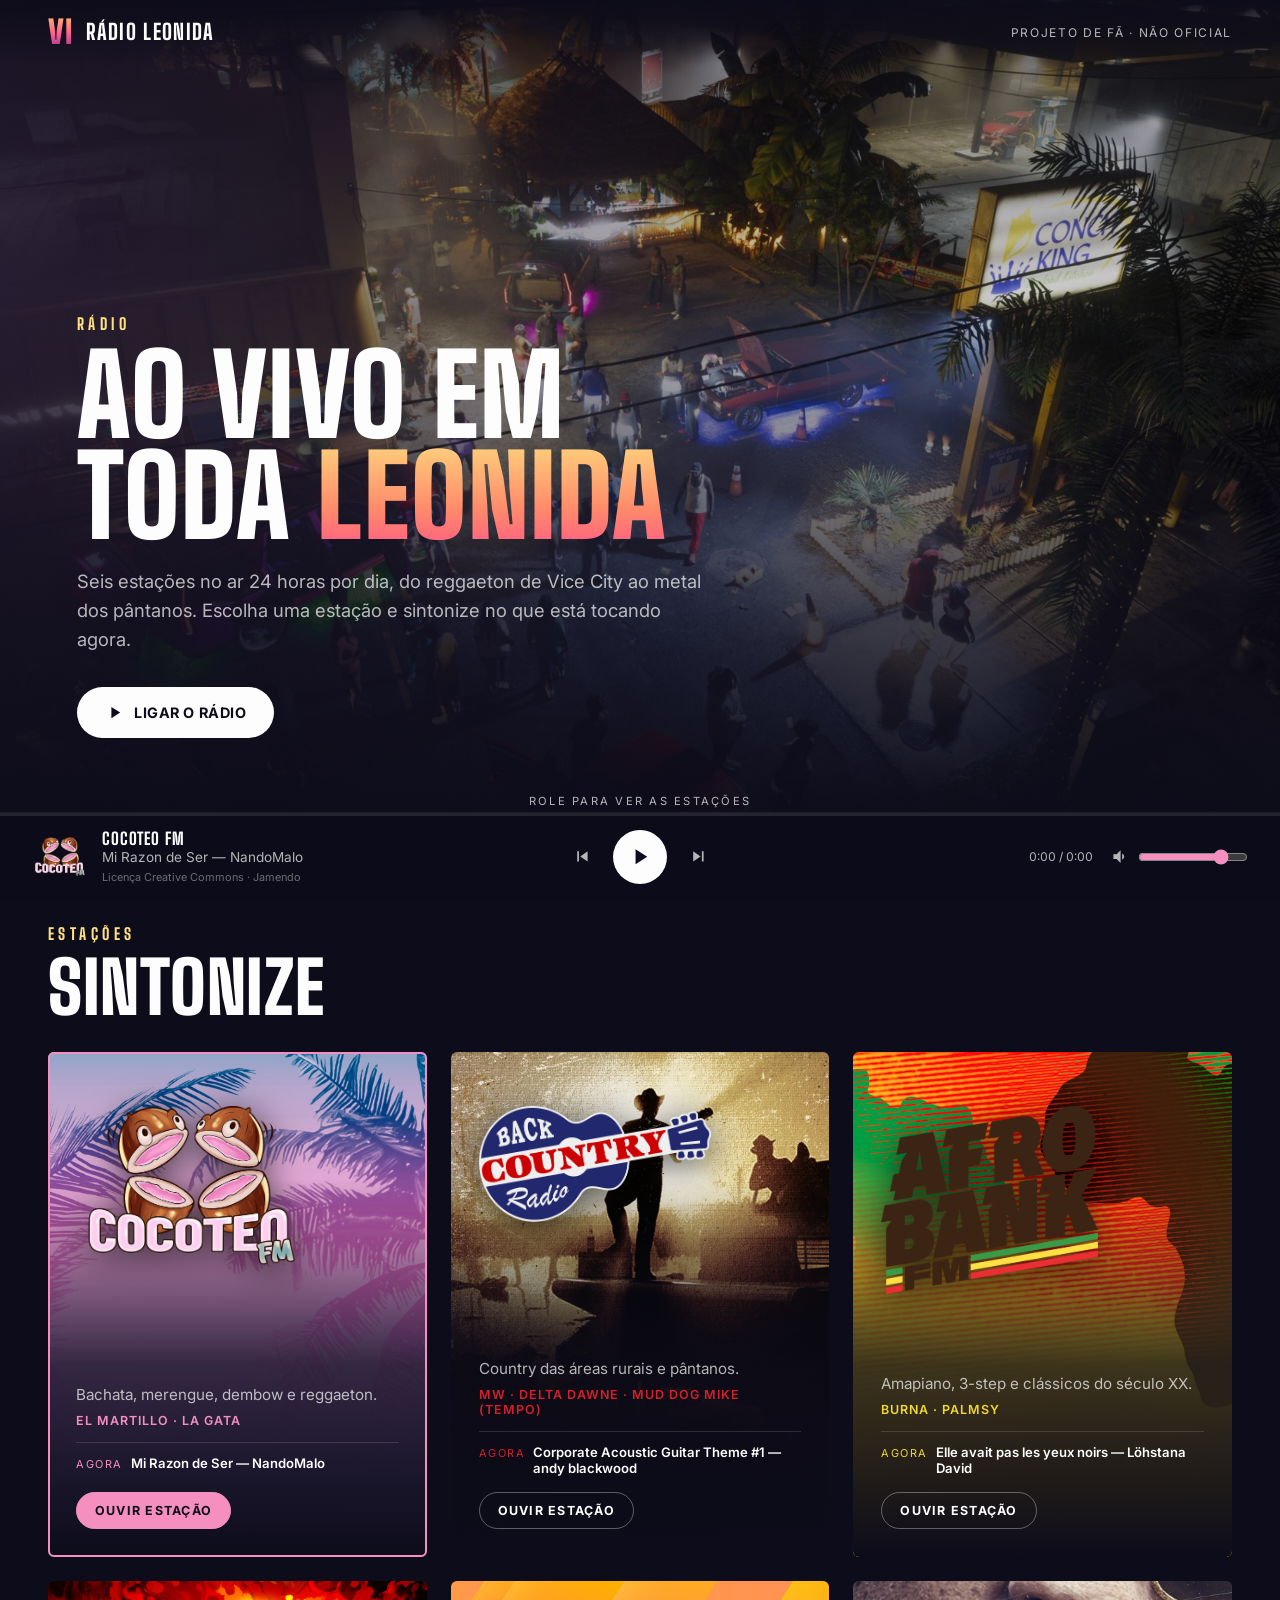
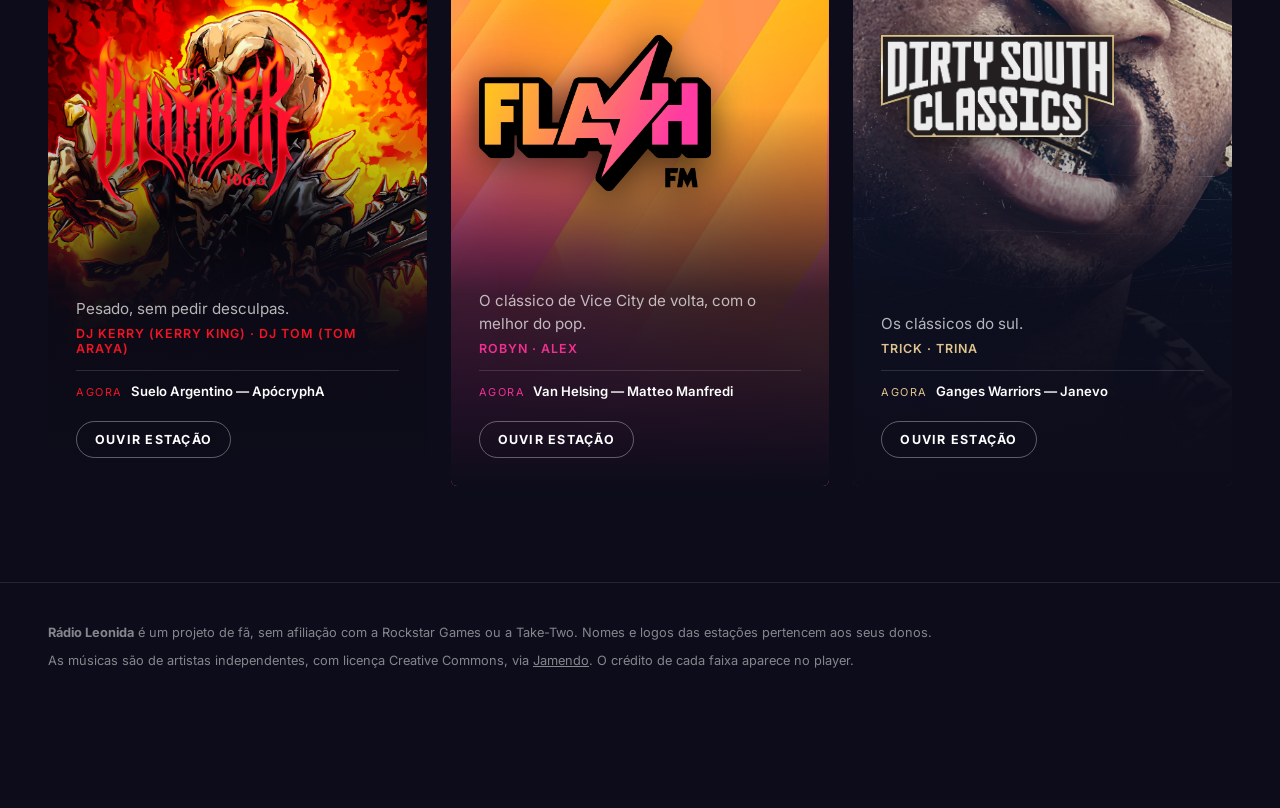
==== index.html @ 6d1eb3e4 "Rádio Leonida: rádio fan-made das estações de GTA VI - Site estático com as 6 estações reveladas (Co" ====
<!DOCTYPE html>
<html lang="pt-BR">
<head>
  <meta charset="UTF-8">
  <meta name="viewport" content="width=device-width, initial-scale=1">
  <title>Rádio Leonida — Estações de GTA VI (fan-made)</title>
  <meta name="description" content="Rádio online fã-feita inspirada nas estações de GTA VI, 24 horas no ar com música Creative Commons.">
  <meta name="theme-color" content="#0d0c1a">
  <link rel="preconnect" href="https://fonts.googleapis.com">
  <link rel="preconnect" href="https://fonts.gstatic.com" crossorigin>
  <link href="https://fonts.googleapis.com/css2?family=Big+Shoulders+Display:wght@700;800;900&family=Inter:wght@400;500;600;700&display=swap" rel="stylesheet">
  <link rel="stylesheet" href="style.css">
</head>
<body>
  <a class="skip" href="#stations">Pular para as estações</a>

  <header class="nav">
    <a class="brand" href="#top"><span class="vi">VI</span><span>Rádio Leonida</span></a>
    <span class="tag">Projeto de fã · não oficial</span>
  </header>

  <main id="top">
    <section class="hero">
      <div class="hero-inner">
        <p class="eyebrow">Rádio</p>
        <h1>Ao vivo em toda <em>Leonida</em></h1>
        <p class="lead">Seis estações no ar 24 horas por dia, do reggaeton de Vice City ao metal dos pântanos. Escolha uma estação e sintonize no que está tocando agora.</p>
        <button class="cta" id="heroPlay" type="button">
          <svg viewBox="0 0 24 24" aria-hidden="true"><path d="M8 5v14l11-7z"/></svg>
          Ligar o rádio
        </button>
      </div>
      <div class="scroll" aria-hidden="true">Role para ver as estações</div>
    </section>

    <section class="stations" id="stations" aria-labelledby="st-title">
      <header class="section-head">
        <p class="eyebrow">Estações</p>
        <h2 id="st-title">Sintonize</h2>
      </header>
      <div class="grid" id="grid"></div>
    </section>
  </main>

  <footer class="foot">
    <p><strong>Rádio Leonida</strong> é um projeto de fã, sem afiliação com a Rockstar Games ou a Take-Two. Nomes e logos das estações pertencem aos seus donos.</p>
    <p>As músicas são de artistas independentes, com licença Creative Commons, via <a href="https://www.jamendo.com" target="_blank" rel="noopener">Jamendo</a>. O crédito de cada faixa aparece no player.</p>
  </footer>

  <!-- Player fixo -->
  <div class="player" id="player" aria-label="Player">
    <div class="p-progress" aria-hidden="true"><i id="bar"></i></div>
    <div class="p-now">
      <img id="pLogo" alt="" width="56" height="56">
      <div class="p-text">
        <p class="p-station"><span class="live" id="live">Ao vivo</span><span id="pStation">—</span></p>
        <p class="p-track" id="pTrack">Escolha uma estação</p>
        <a class="p-credit" id="pCredit" target="_blank" rel="noopener"></a>
      </div>
    </div>
    <div class="p-ctrl">
      <button id="prev" type="button" aria-label="Estação anterior"><svg viewBox="0 0 24 24"><path d="M6 6h2v12H6zm3.5 6 8.5 6V6z"/></svg></button>
      <button id="play" class="play" type="button" aria-label="Tocar"><svg viewBox="0 0 24 24" id="playIcon"><path d="M8 5v14l11-7z"/></svg></button>
      <button id="next" type="button" aria-label="Próxima estação"><svg viewBox="0 0 24 24"><path d="M6 18l8.5-6L6 6zm10-12v12h2V6z"/></svg></button>
    </div>
    <div class="p-side">
      <span class="time" id="time">0:00 / 0:00</span>
      <label class="vol"><span class="sr">Volume</span>
        <svg viewBox="0 0 24 24" aria-hidden="true"><path d="M3 9v6h4l5 5V4L7 9zm13.5 3A4.5 4.5 0 0 0 14 8v8a4.5 4.5 0 0 0 2.5-4z"/></svg>
        <input id="vol" type="range" min="0" max="1" step="0.01" value="0.8">
      </label>
    </div>
    <p class="sr" id="status" aria-live="polite"></p>
  </div>

  <audio id="audio" preload="none"></audio>
  <script src="stations.js"></script>
  <script src="playlists.js"></script>
  <script src="app.js"></script>
</body>
</html>
---- style.css ----
/* Rádio Leonida — visual inspirado na página de música de GTA VI */
:root {
  --ink: #0d0c1a;
  --ink-2: #1f1f38;
  --plum: #31223e;
  --wine: #6b2e47;
  --gold: #ffdf80;
  --peach: #f5c089;
  --text: #fdfdfd;
  --muted: #fdfdfdb3;
  --a: var(--peach);          /* cor da estação ativa */
  --display: "Big Shoulders Display", "Arial Narrow", Impact, sans-serif;
  --body: "Inter", system-ui, sans-serif;
  --player-h: 88px;
}
* { box-sizing: border-box; margin: 0; padding: 0; }
html { scroll-behavior: smooth; }
body {
  font-family: var(--body); color: var(--text); background: var(--ink);
  -webkit-font-smoothing: antialiased; padding-bottom: var(--player-h);
}
img { display: block; max-width: 100%; }
button { font: inherit; color: inherit; background: none; border: 0; cursor: pointer; }
a { color: inherit; }
svg { width: 1em; height: 1em; fill: currentColor; }
:focus-visible { outline: 2px solid var(--gold); outline-offset: 3px; border-radius: 4px; }
.sr { position: absolute; width: 1px; height: 1px; overflow: hidden; clip: rect(0 0 0 0); white-space: nowrap; }
.skip { position: absolute; left: -999px; top: 8px; z-index: 50; background: var(--gold); color: var(--ink); padding: 8px 14px; font-weight: 700; }
.skip:focus { left: 8px; }

/* ---------- Navegação ---------- */
.nav {
  position: fixed; inset: 0 0 auto; z-index: 20; height: 64px; padding: 0 clamp(16px, 4vw, 48px);
  display: flex; align-items: center; justify-content: space-between;
  background: linear-gradient(#0d0c1ae6, #0d0c1a00);
}
.brand { display: flex; align-items: center; gap: 12px; text-decoration: none; font-family: var(--display); font-weight: 800; font-size: 1.35rem; letter-spacing: .06em; text-transform: uppercase; }
.vi {
  font-weight: 900; font-size: 2rem; line-height: 1;
  background: linear-gradient(180deg, #ffb46e, #ff5f8f 55%, #a23b8a); -webkit-background-clip: text; background-clip: text; color: transparent;
}
.tag { font-size: .75rem; letter-spacing: .14em; text-transform: uppercase; color: var(--muted); }

/* ---------- Hero ---------- */
.hero {
  position: relative; min-height: min(92vh, 860px); display: grid; align-items: end;
  padding: 120px clamp(16px, 6vw, 96px) clamp(56px, 10vh, 110px);
  background:
    linear-gradient(180deg, #0d0c1a99 0%, #0d0c1a33 35%, #0d0c1acc 75%, var(--ink) 100%),
    linear-gradient(90deg, #31223ecc, #31223e00 60%),
    url("assets/bg/radio-desktop.jpg") center / cover no-repeat;
}
.hero-inner { max-width: 640px; }
.eyebrow { font-family: var(--display); font-weight: 800; font-size: 1rem; letter-spacing: .28em; text-transform: uppercase; color: var(--gold); margin-bottom: 12px; }
h1, h2 { font-family: var(--display); font-weight: 900; text-transform: uppercase; line-height: .9; letter-spacing: .01em; }
h1 { font-size: clamp(3.2rem, 9vw, 7rem); }
h1 em { font-style: normal; background: linear-gradient(180deg, var(--gold), #ff8a6b 60%, #ff4f8b); -webkit-background-clip: text; background-clip: text; color: transparent; }
.lead { margin: 20px 0 32px; font-size: clamp(1rem, 1.6vw, 1.15rem); line-height: 1.6; color: var(--muted); max-width: 52ch; }
.cta {
  display: inline-flex; align-items: center; gap: 10px; padding: 16px 28px; border-radius: 999px;
  background: var(--text); color: var(--ink); font-weight: 700; letter-spacing: .04em; text-transform: uppercase; font-size: .9rem;
  transition: transform .2s, background .2s;
}
.cta:hover { transform: translateY(-2px); background: var(--gold); }
.cta svg { font-size: 1.2rem; }
.scroll { white-space: nowrap; position: absolute; left: 50%; bottom: 20px; transform: translateX(-50%); font-size: .7rem; letter-spacing: .2em; text-transform: uppercase; color: var(--muted); }

/* ---------- Estações ---------- */
.stations { scroll-margin-top: 40px; padding: clamp(48px, 8vw, 96px) clamp(16px, 4vw, 48px); max-width: 1440px; margin: 0 auto; }
.section-head { margin-bottom: 32px; }
h2 { font-size: clamp(2.4rem, 6vw, 4.5rem); }
.grid { display: grid; grid-template-columns: repeat(3, 1fr); gap: clamp(12px, 2vw, 24px); }

.card {
  --c: #fff;
  position: relative; isolation: isolate; overflow: hidden; border-radius: 6px; text-align: left;
  aspect-ratio: 3 / 4; display: flex; flex-direction: column; justify-content: flex-end;
  padding: clamp(18px, 2.4vw, 28px); background: var(--ink-2);
  outline: 2px solid transparent; outline-offset: -2px; transition: outline-color .3s, transform .3s;
}
.card::before {             /* foto da estação */
  content: ""; position: absolute; inset: 0; z-index: -2;
  background: var(--bg) center top / cover no-repeat; transition: transform .8s cubic-bezier(.2,.7,.2,1);
}
.card::after {              /* escurece para baixo, como no site */
  content: ""; position: absolute; inset: 0; z-index: -1;
  background: linear-gradient(180deg, #0d0c1a00 25%, #0d0c1acc 62%, #0d0c1a 100%);
}
.card:hover::before, .card:focus-within::before { transform: scale(1.05); }
.card:hover { transform: translateY(-4px); }
.card.on { outline-color: var(--c); }

.card .logo { width: 72%; max-height: 42%; object-fit: contain; object-position: left bottom; margin-bottom: auto; margin-top: 8%; filter: drop-shadow(0 6px 18px #000a); transition: transform .4s; }
.card:hover .logo { transform: scale(1.03); }
.card .desc { font-size: .95rem; line-height: 1.5; color: var(--muted); margin: 16px 0 6px; }
.card .djs { font-size: .78rem; letter-spacing: .08em; text-transform: uppercase; color: var(--c); font-weight: 600; }
.card .now { margin-top: 14px; padding-top: 12px; border-top: 1px solid #ffffff22; font-size: .82rem; color: var(--muted); display: flex; gap: 8px; align-items: baseline; min-height: 2.6em; }
.card .now b { color: var(--text); font-weight: 600; overflow: hidden; text-overflow: ellipsis; display: -webkit-box; -webkit-line-clamp: 2; -webkit-box-orient: vertical; }
.card .now span { flex: none; font-size: .68rem; letter-spacing: .14em; text-transform: uppercase; color: var(--c); }
.card .listen {
  margin-top: 16px; align-self: flex-start; display: inline-flex; gap: 8px; align-items: center;
  padding: 10px 18px; border-radius: 999px; border: 1px solid #ffffff55;
  font-size: .78rem; font-weight: 700; letter-spacing: .1em; text-transform: uppercase; transition: background .2s, color .2s, border-color .2s;
}
.listen::after { content: ""; position: absolute; inset: 0; z-index: 1; }  /* card inteiro clicável */
.card:hover .listen { background: var(--text); color: var(--ink); border-color: var(--text); }
.card.on .listen { background: var(--c); color: var(--ink); border-color: var(--c); }

/* equalizador no card ativo */
.eq { display: none; gap: 3px; align-items: flex-end; height: 14px; }
.eq i { width: 3px; height: 4px; background: currentColor; border-radius: 2px; }
.card.on.playing .eq { display: inline-flex; }
.card.on.playing .eq i { animation: eq .9s infinite ease-in-out; }
.eq i:nth-child(2) { animation-delay: .2s; } .eq i:nth-child(3) { animation-delay: .4s; } .eq i:nth-child(4) { animation-delay: .1s; }
@keyframes eq { 50% { height: 14px; } }

/* ---------- Rodapé ---------- */
.foot { padding: 40px clamp(16px, 4vw, 48px) 48px; max-width: 1440px; margin: 0 auto; border-top: 1px solid #ffffff1a; font-size: .8rem; line-height: 1.6; color: #fdfdfd80; display: grid; gap: 8px; }

/* ---------- Player fixo ---------- */
.player {
  position: fixed; inset: auto 0 0; z-index: 30; height: var(--player-h);
  display: grid; grid-template-columns: 1fr auto 1fr; align-items: center; gap: 16px;
  padding: 0 clamp(12px, 3vw, 32px);
  background: #0d0c1aeb; backdrop-filter: blur(16px); -webkit-backdrop-filter: blur(16px);
  border-top: 1px solid #ffffff14;
}
.p-progress { position: absolute; inset: 0 0 auto; height: 3px; background: #ffffff1a; }
.p-progress i { display: block; height: 100%; width: 0; background: var(--a); transition: width .5s linear, background .4s; }
.p-now { display: flex; align-items: center; gap: 14px; min-width: 0; }
.p-now img { width: 56px; height: 56px; object-fit: contain; flex: none; }
.p-now img:not([src]) { visibility: hidden; }
.p-text { min-width: 0; }
.p-station { display: flex; align-items: center; gap: 10px; font-family: var(--display); font-weight: 800; font-size: 1.05rem; letter-spacing: .05em; text-transform: uppercase; }
.live { display: none; align-items: center; gap: 6px; font-family: var(--body); font-size: .6rem; font-weight: 700; letter-spacing: .16em; padding: 3px 7px; border-radius: 3px; background: #e5233a; }
.live::before { content: ""; width: 6px; height: 6px; border-radius: 50%; background: #fff; animation: blink 1.4s infinite; }
.player.playing .live { display: inline-flex; }
@keyframes blink { 50% { opacity: .2; } }
.p-track { font-size: .85rem; color: var(--muted); white-space: nowrap; overflow: hidden; text-overflow: ellipsis; }
.p-credit { font-size: .68rem; color: #fdfdfd66; text-decoration: none; }
.p-credit:hover { color: var(--gold); text-decoration: underline; }

.p-ctrl { display: flex; align-items: center; gap: 10px; }
.p-ctrl button { width: 42px; height: 42px; border-radius: 50%; display: grid; place-items: center; font-size: 1.3rem; color: var(--muted); transition: color .2s, background .2s; }
.p-ctrl button:hover { color: var(--text); background: #ffffff14; }
.p-ctrl .play { width: 54px; height: 54px; font-size: 1.6rem; background: var(--text); color: var(--ink); }
.p-ctrl .play:hover { background: var(--a); color: var(--ink); }

.p-side { display: flex; justify-content: flex-end; align-items: center; gap: 18px; }
.time { font-size: .75rem; font-variant-numeric: tabular-nums; color: var(--muted); }
.vol { display: flex; align-items: center; gap: 8px; color: var(--muted); font-size: 1.2rem; }
.vol input { width: 110px; accent-color: var(--a); }

/* ---------- Responsivo ---------- */
@media (max-width: 1024px) { .grid { grid-template-columns: repeat(2, 1fr); } }
@media (max-width: 720px) {
  :root { --player-h: 76px; }
  .tag { display: none; }
  .grid { grid-template-columns: 1fr; }
  .card { aspect-ratio: 4 / 5; }
  .player { grid-template-columns: 1fr auto; }
  .p-side { display: none; }
  .p-ctrl #prev, .p-ctrl #next { display: none; }
  .p-now img { width: 44px; height: 44px; }
}
@media (prefers-reduced-motion: reduce) {
  *, *::before, *::after { animation: none !important; transition: none !important; }
  html { scroll-behavior: auto; }
}
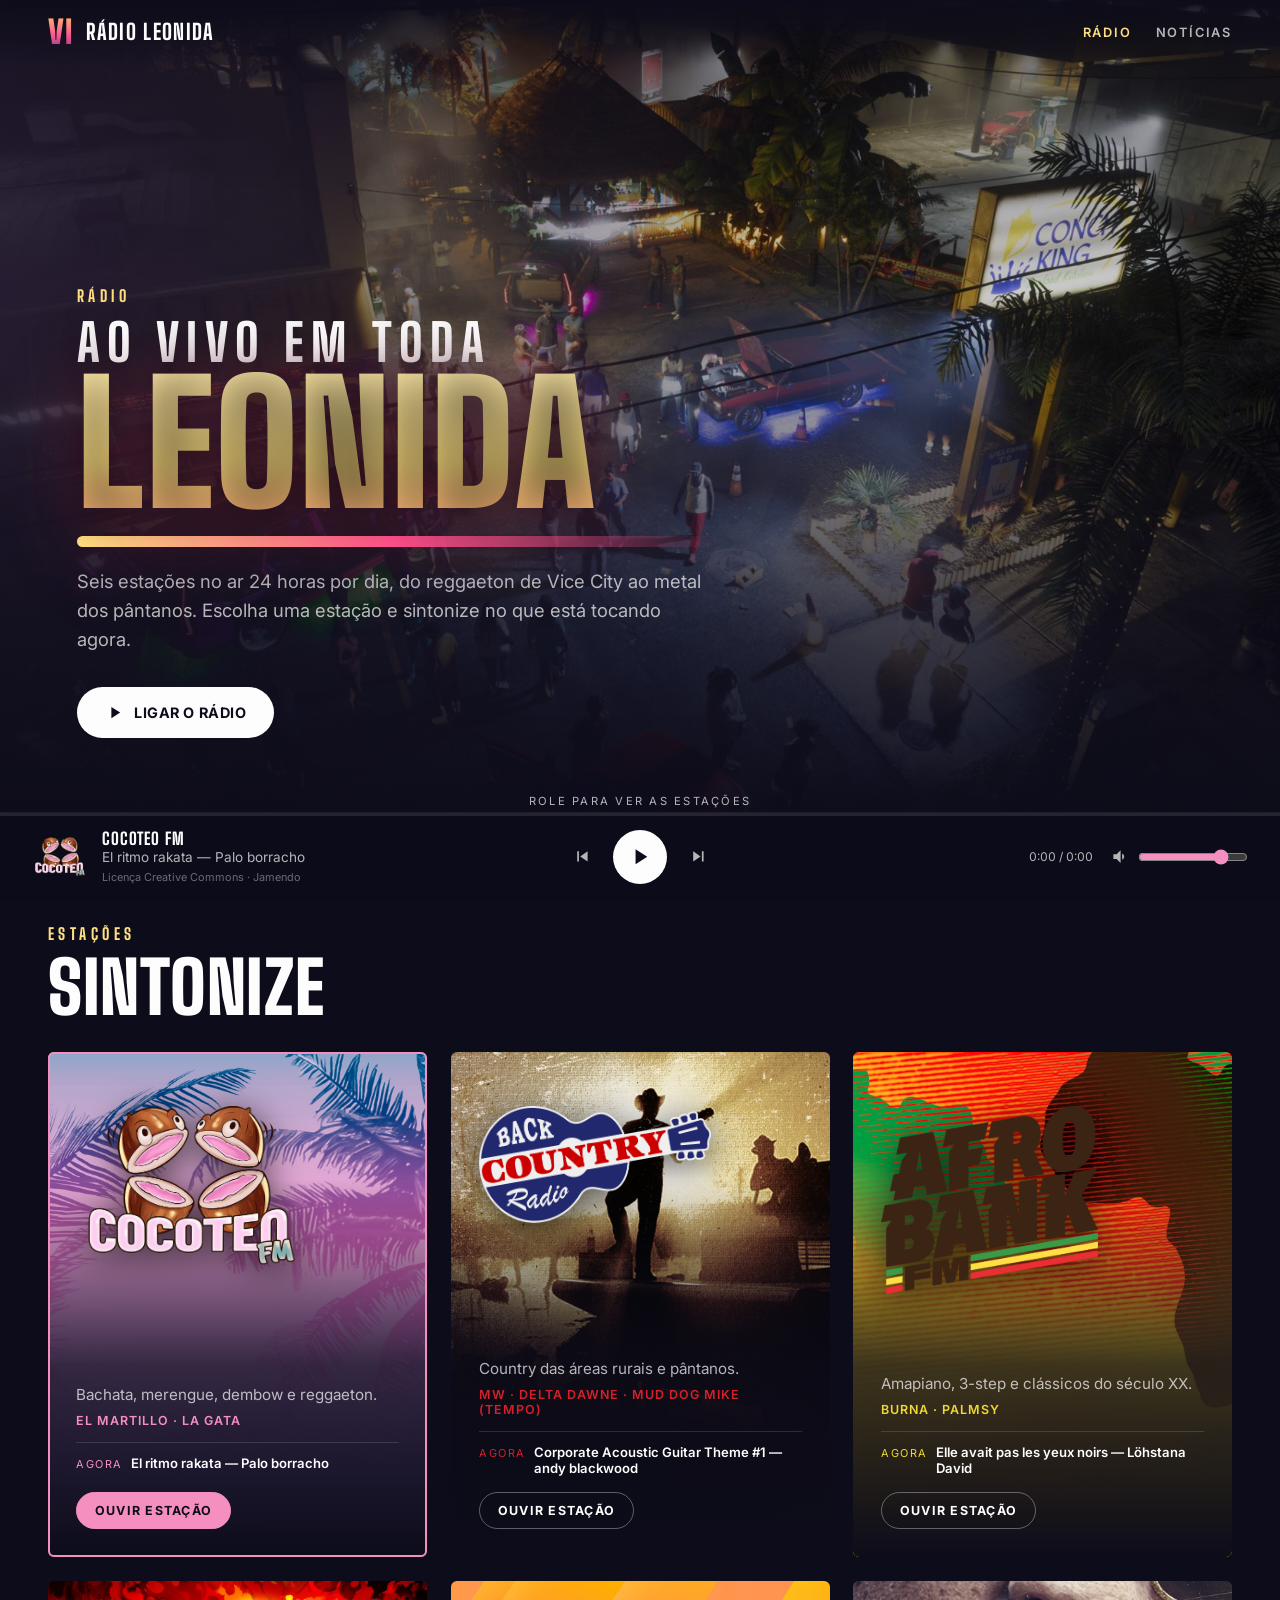
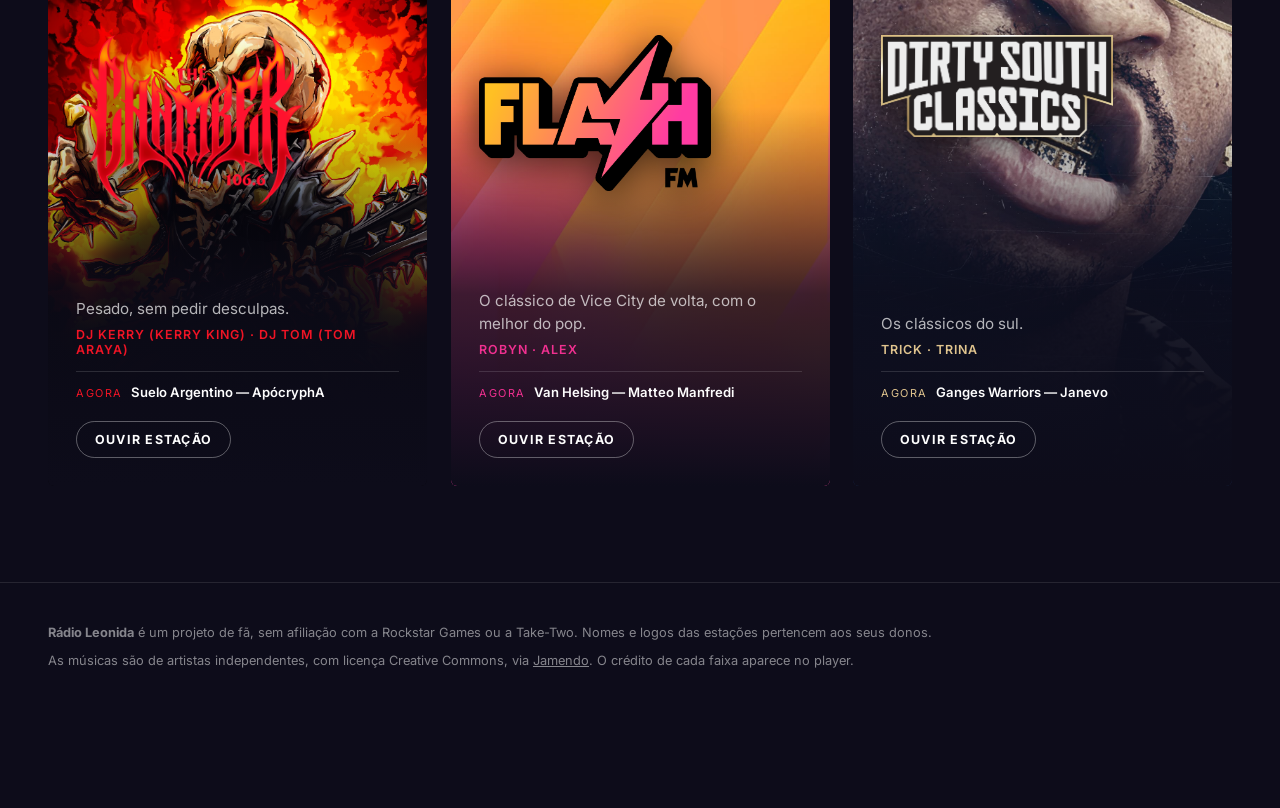
==== commit 18ce6c52: "Adiciona falas dos locutores, página de notícias e animações - Locutores: áudios em locutores/audios" ====
--- a/index.html
+++ b/index.html
@@ -10,16 +10,19 @@
   <link rel="preconnect" href="https://fonts.gstatic.com" crossorigin>
   <link href="https://fonts.googleapis.com/css2?family=Big+Shoulders+Display:wght@700;800;900&family=Inter:wght@400;500;600;700&display=swap" rel="stylesheet">
   <link rel="stylesheet" href="style.css">
+  <link rel="stylesheet" href="noticias.css">
+  <link rel="stylesheet" href="fx.css">
 </head>
 <body>
   <a class="skip" href="#stations">Pular para as estações</a>
 
   <header class="nav">
     <a class="brand" href="#top"><span class="vi">VI</span><span>Rádio Leonida</span></a>
-    <span class="tag">Projeto de fã · não oficial</span>
+    <nav class="links"><a href="#top" id="navRadio" aria-current="page">Rádio</a><a href="#noticias" id="navNews">Notícias</a></nav>
   </header>
 
   <main id="top">
+    <div id="view-radio">
     <section class="hero">
       <div class="hero-inner">
         <p class="eyebrow">Rádio</p>
@@ -40,6 +43,21 @@
       </header>
       <div class="grid" id="grid"></div>
     </section>
+    </div>
+
+    <div id="view-news" hidden>
+<section class="news-head">
+      <p class="eyebrow">Vice City Dispatch</p>
+      <h1>Notícias de <em>Leonida</em></h1>
+      <p class="lead">Tudo o que acontece no estado mais quente do país. Todas as matérias são fictícias e feitas por fãs.</p>
+      <div class="filters" id="filters" role="group" aria-label="Filtrar por categoria"></div>
+    </section>
+
+    <section class="news-wrap">
+      <article class="featured" id="featured"></article>
+      <div class="news-grid" id="newsGrid"></div>
+    </section>
+    </div>
   </main>
 
   <footer class="foot">
@@ -76,6 +94,11 @@
   <audio id="audio" preload="none"></audio>
   <script src="stations.js"></script>
   <script src="playlists.js"></script>
+  <script src="locutores.js"></script>
   <script src="app.js"></script>
+  <script src="noticias.js"></script>
+  <script src="noticias-credits.js"></script>
+  <script src="noticias-app.js"></script>
+  <script src="fx.js"></script>
 </body>
 </html>
--- a/style.css
+++ b/style.css
@@ -167,3 +167,8 @@
   *, *::before, *::after { animation: none !important; transition: none !important; }
   html { scroll-behavior: auto; }
 }
+
+/* links de navegação */
+.nav .links { display: flex; gap: 24px; font-size: .8rem; letter-spacing: .14em; text-transform: uppercase; font-weight: 600; }
+.nav .links a { text-decoration: none; color: var(--muted); }
+.nav .links a:hover, .nav .links a[aria-current] { color: var(--gold); }
--- a/noticias.css
+++ b/noticias.css
@@ -0,0 +1,46 @@
+/* Página de notícias — complementa style.css */
+[hidden] { display: none !important; }
+.nav .links { display: flex; gap: 24px; font-size: .8rem; letter-spacing: .14em; text-transform: uppercase; font-weight: 600; }
+.nav .links a { text-decoration: none; color: var(--muted); }
+.nav .links a:hover, .nav .links a[aria-current] { color: var(--gold); }
+
+.news-head { padding: 130px clamp(16px, 4vw, 48px) 24px; max-width: 1440px; margin: 0 auto; background: radial-gradient(60% 80% at 0 0, #6b2e4766, transparent); }
+.filters { display: flex; flex-wrap: wrap; gap: 8px; margin-top: 28px; }
+.chip { padding: 8px 16px; border-radius: 999px; border: 1px solid #ffffff44; font-size: .75rem; font-weight: 700; letter-spacing: .1em; text-transform: uppercase; color: var(--muted); transition: all .2s; }
+.chip:hover { color: var(--text); border-color: var(--text); }
+.chip[aria-pressed="true"] { background: var(--gold); color: var(--ink); border-color: var(--gold); }
+
+.news-wrap { max-width: 1440px; margin: 0 auto; padding: 24px clamp(16px, 4vw, 48px) 72px; display: grid; gap: clamp(12px, 2vw, 24px); }
+.news-grid { display: grid; grid-template-columns: repeat(3, 1fr); gap: clamp(12px, 2vw, 24px); align-items: start; }
+
+.story { background: var(--ink-2); border-radius: 6px; overflow: hidden; display: flex; flex-direction: column; transition: transform .3s; }
+.story:hover { transform: translateY(-4px); }
+.story img { width: 100%; aspect-ratio: 16 / 9; object-fit: cover; }
+.story .txt { padding: clamp(16px, 2vw, 24px); display: flex; flex-direction: column; gap: 10px; flex: 1; }
+.meta { display: flex; flex-wrap: wrap; gap: 6px 12px; align-items: center; font-size: .72rem; color: var(--muted); }
+.cat { padding: 3px 8px; border-radius: 3px; background: var(--wine); color: var(--text); font-weight: 700; letter-spacing: .12em; text-transform: uppercase; font-size: .65rem; }
+.t { font-size: clamp(1.4rem, 2.2vw, 1.9rem); line-height: 1; }
+.lead2 { color: var(--muted); line-height: 1.55; font-size: .95rem; }
+.more p { color: #fdfdfdd9; line-height: 1.65; font-size: .95rem; margin-top: 10px; }
+.read { align-self: flex-start; margin-top: auto; padding: 9px 16px; border-radius: 999px; border: 1px solid #ffffff55; font-size: .75rem; font-weight: 700; letter-spacing: .1em; text-transform: uppercase; transition: all .2s; }
+.read:hover { background: var(--text); color: var(--ink); }
+
+.story.big { flex-direction: row; }
+
+.story.big .t { font-size: clamp(2rem, 4vw, 3.4rem); }
+.story.big .txt { justify-content: center; }
+
+@media (max-width: 1024px) { .news-grid { grid-template-columns: repeat(2, 1fr); } }
+@media (max-width: 720px) {
+  .news-grid { grid-template-columns: 1fr; }
+  .story.big { flex-direction: column; }
+  .story.big img { width: 100%; min-height: 0; aspect-ratio: 16 / 9; }
+}
+
+/* foto + crédito */
+.pic { position: relative; margin: 0; overflow: hidden; }
+.story.big .pic { width: 58%; flex: none; }
+.story.big .pic img { width: 100%; height: 100%; min-height: 380px; }
+.credit { position: absolute; inset: auto 0 0; padding: 18px 12px 8px; font-size: .62rem; line-height: 1.3; color: #fdfdfdcc; background: linear-gradient(transparent, #0d0c1acc); }
+.credit a { color: var(--gold); }
+@media (max-width: 720px) { .story.big .pic { width: 100%; } .story.big .pic img { min-height: 0; } }
--- a/fx.css
+++ b/fx.css
@@ -0,0 +1,76 @@
+/* Animações controladas por fx.js */
+.reveal { opacity: 0; transform: translateY(28px) scale(.98); transition: opacity .7s cubic-bezier(.2,.7,.2,1), transform .7s cubic-bezier(.2,.7,.2,1); transition-delay: var(--d, 0ms); }
+.reveal.in { opacity: 1; transform: none; }
+
+/* inclinação 3D nos cards (a variável vem do mouse) */
+.card, .story { transform-style: preserve-3d; will-change: transform; }
+.card.tilt, .story.tilt { transform: perspective(900px) rotateX(var(--rx, 0deg)) rotateY(var(--ry, 0deg)) translateY(-4px); transition: transform .12s linear; }
+.card.in:not(.tilt), .story.in:not(.tilt) { transition: transform .5s cubic-bezier(.2,.7,.2,1), opacity .7s; }
+
+/* brilho que segue o mouse */
+.card .glow, .story .glow { position: absolute; inset: 0; z-index: 0; pointer-events: none; opacity: 0; transition: opacity .3s;
+  background: radial-gradient(260px circle at var(--mx, 50%) var(--my, 50%), #ffffff26, transparent 60%); }
+.story { position: relative; }
+.card:hover .glow, .story:hover .glow { opacity: 1; }
+
+/* parallax e zoom lento na imagem */
+.story img { transition: transform .8s cubic-bezier(.2,.7,.2,1); }
+.story:hover img { transform: scale(1.06); }
+.story { overflow: hidden; }
+
+/* título do hero com entrada letra a letra */
+.hero h1 .ch, .news-head h1 .ch { display: inline-block; opacity: 0; transform: translateY(.5em) rotate(4deg); animation: chIn .7s cubic-bezier(.2,.7,.2,1) forwards; animation-delay: calc(var(--i) * 35ms + 150ms); }
+@keyframes chIn { to { opacity: 1; transform: none; } }
+
+/* ticker de manchetes */
+.ticker { overflow: hidden; border-block: 1px solid #ffffff1f; background: #0d0c1acc; margin-top: 28px; }
+.ticker-track { display: inline-flex; gap: 48px; padding: 12px 0; white-space: nowrap; animation: tick 60s linear infinite; }
+.ticker:hover .ticker-track { animation-play-state: paused; }
+.ticker-track span { font-size: .8rem; letter-spacing: .08em; text-transform: uppercase; color: var(--muted); }
+.ticker-track span::before { content: "● "; color: #e5233a; }
+@keyframes tick { to { transform: translateX(-50%); } }
+
+/* barra de progresso de leitura */
+.scrollbar { position: fixed; inset: 0 0 auto; height: 3px; z-index: 40; width: 0; background: linear-gradient(90deg, var(--gold), #ff4f8b); }
+
+/* troca de tela */
+#view-radio:not([hidden]), #view-news:not([hidden]) { animation: viewIn .5s ease both; }
+@keyframes viewIn { from { opacity: 0; transform: translateY(12px); } }
+
+/* artigo abrindo */
+.more:not([hidden]) { animation: openIn .45s ease both; }
+@keyframes openIn { from { opacity: 0; transform: translateY(-8px); } }
+
+@media (prefers-reduced-motion: reduce) {
+  .reveal { opacity: 1; transform: none; }
+  .ticker-track { animation: none; }
+  .hero h1 .ch, .news-head h1 .ch { opacity: 1; transform: none; }
+}
+
+/* ---------- Título moderno (hero e notícias) ---------- */
+h1[data-split] { font-size: clamp(1.6rem, 4.2vw, 3.2rem); font-weight: 800; letter-spacing: .14em; line-height: 1; text-shadow: 0 6px 40px #0009; }
+h1[data-split] em {
+  display: block; position: relative; margin-top: .02em;
+  font-size: clamp(4.4rem, 15vw, 10.5rem); font-weight: 900; letter-spacing: .005em; line-height: .86;
+  background: none; color: inherit;            /* o gradiente passa para as letras */
+  filter: drop-shadow(0 0 28px #ff4f8b55) drop-shadow(0 8px 24px #0008);
+}
+/* letras da palavra em destaque: gradiente próprio + brilho que corre */
+h1[data-split] em .ch {
+  background: linear-gradient(180deg, #ffe9a8 0%, var(--gold) 28%, #ff8a6b 62%, #ff4f8b 100%);
+  background-size: 100% 220%; -webkit-background-clip: text; background-clip: text; color: transparent;
+  animation: chIn .7s cubic-bezier(.2,.7,.2,1) forwards, shine 5s ease-in-out infinite alternate;
+  animation-delay: calc(var(--i) * 35ms + 150ms), calc(var(--i) * 140ms + 900ms);
+}
+@keyframes shine { from { background-position: 50% 0; } to { background-position: 50% 100%; } }
+/* traço de acento sob a palavra */
+h1[data-split] em::after {
+  content: ""; display: block; height: .06em; margin-top: .12em; width: 0; border-radius: 99px;
+  background: linear-gradient(90deg, var(--gold), #ff4f8b, transparent);
+  animation: bar 1.1s .9s cubic-bezier(.2,.7,.2,1) forwards;
+}
+@keyframes bar { to { width: min(100%, 5.2em); } }
+@media (prefers-reduced-motion: reduce) {
+  h1[data-split] em .ch { animation: none; }
+  h1[data-split] em::after { animation: none; width: 5em; }
+}
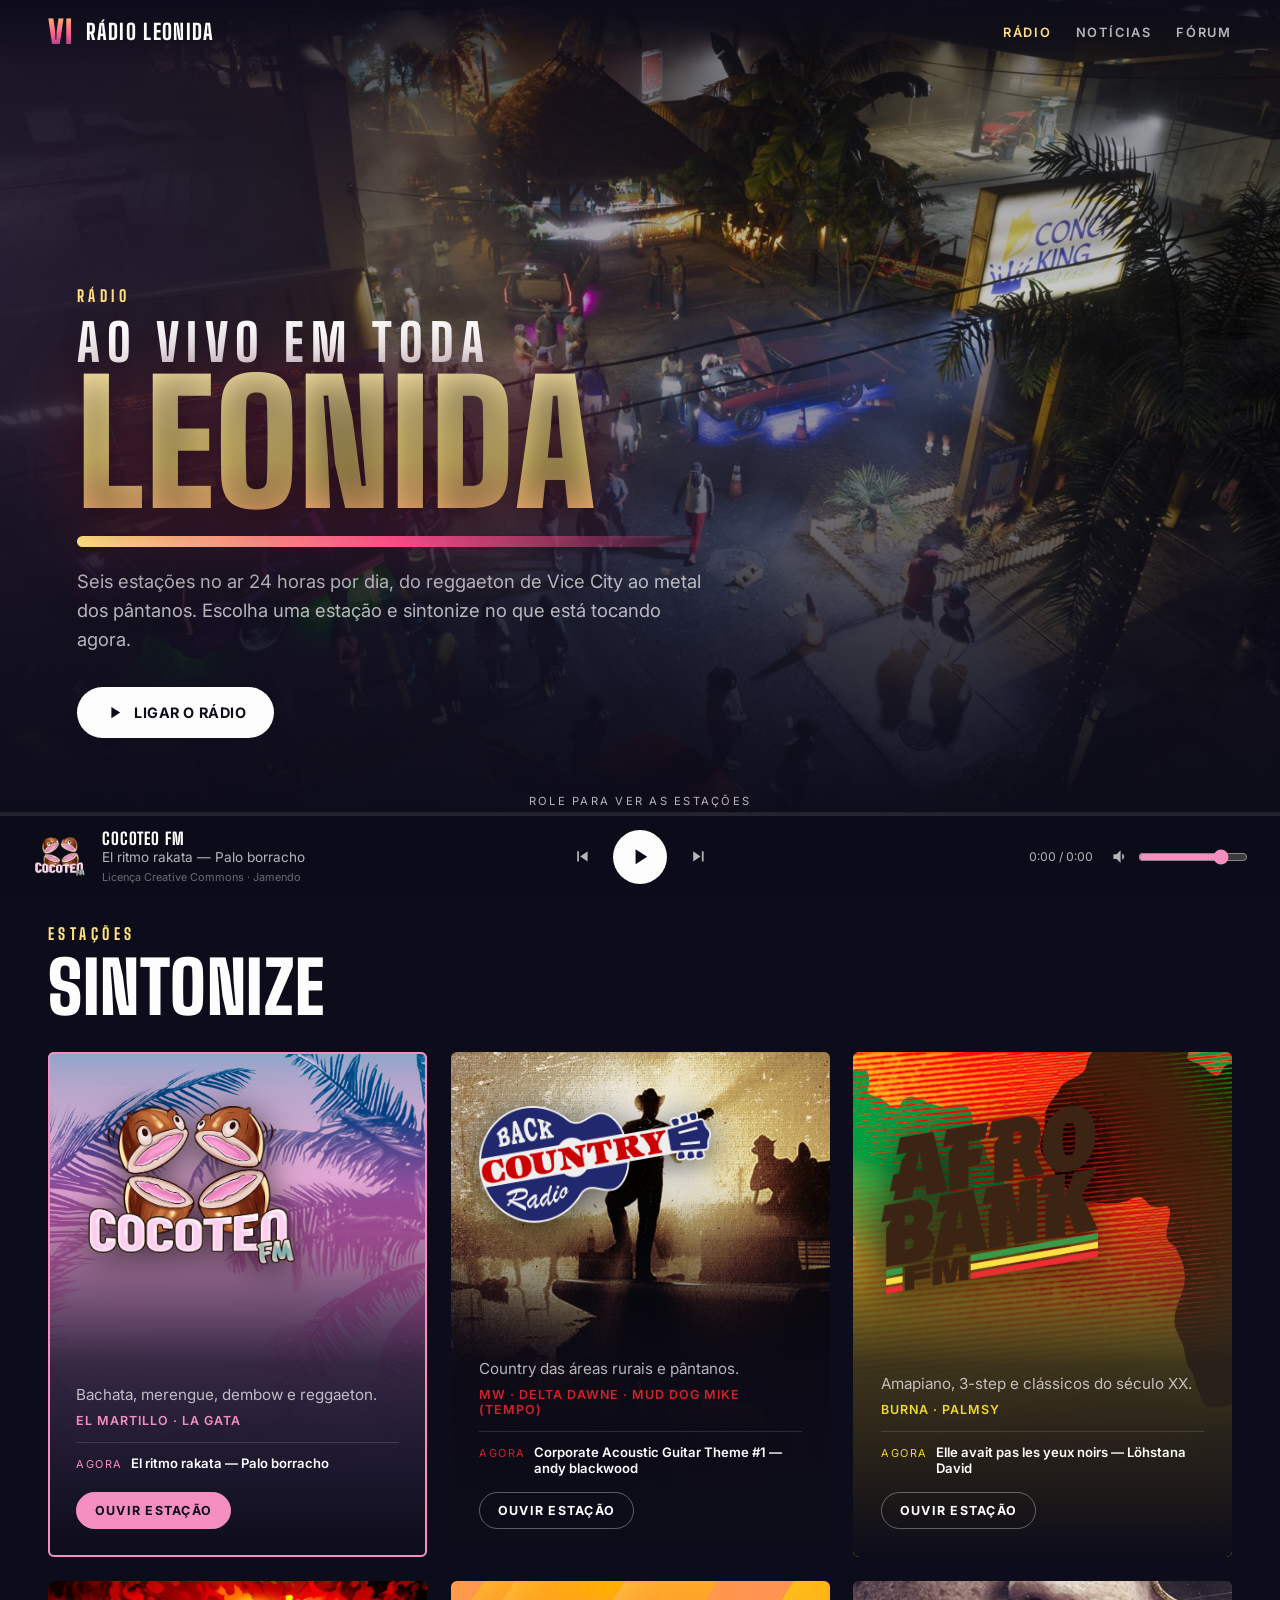
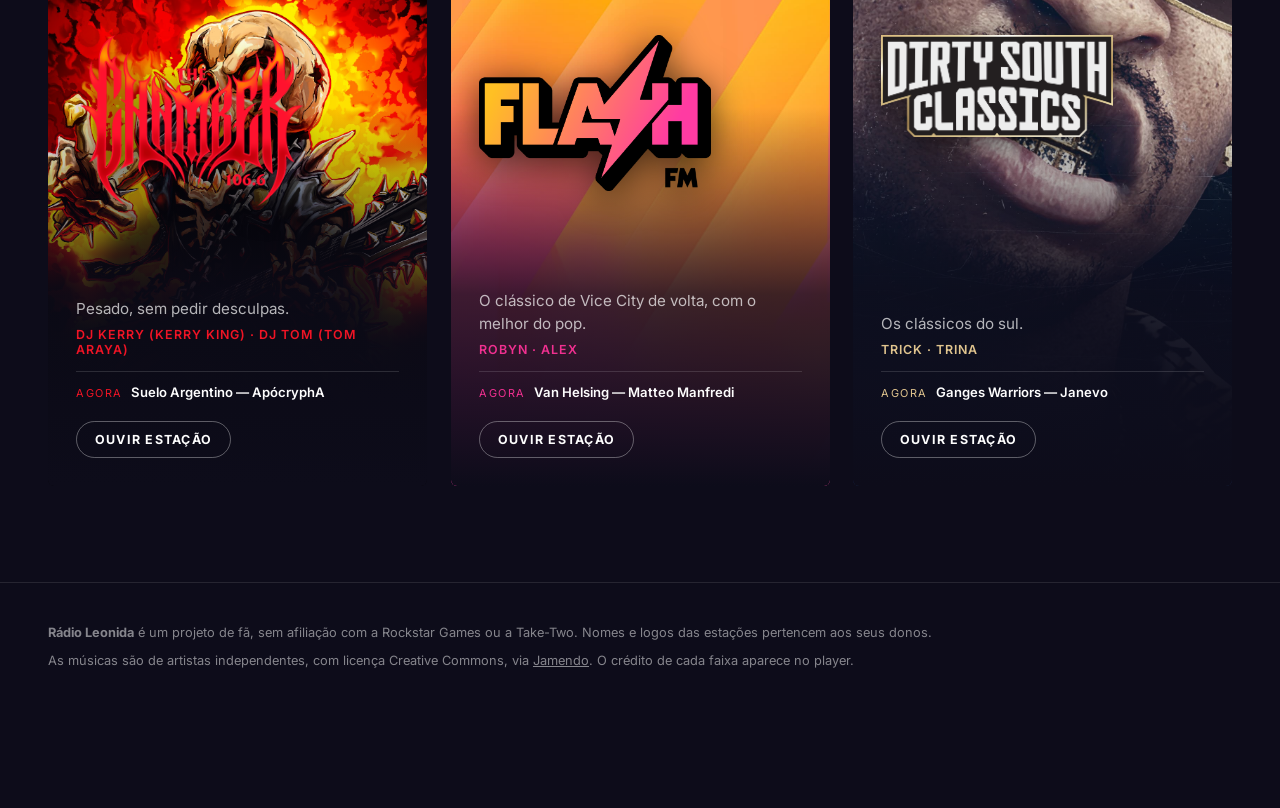
==== commit 25302022: "Inicia o fórum de descobertas (tela #forum) Postagens com categoria, spoiler e votos. Roda em modo d" ====
--- a/index.html
+++ b/index.html
@@ -6,11 +6,25 @@
   <title>Rádio Leonida — Estações de GTA VI (fan-made)</title>
   <meta name="description" content="Rádio online fã-feita inspirada nas estações de GTA VI, 24 horas no ar com música Creative Commons.">
   <meta name="theme-color" content="#0d0c1a">
+  <link rel="canonical" href="https://rianaugust00.github.io/leonidaradio/">
+  <link rel="icon" href="favicon.svg" type="image/svg+xml">
+  <link rel="manifest" href="manifest.webmanifest">
+  <meta property="og:type" content="website">
+  <meta property="og:site_name" content="Rádio Leonida">
+  <meta property="og:locale" content="pt_BR">
+  <meta property="og:title" content="Rádio Leonida — Estações de GTA VI (fan-made)">
+  <meta property="og:description" content="Seis estações no ar 24 horas por dia, com música Creative Commons. Projeto de fã, sem afiliação com a Rockstar Games.">
+  <meta property="og:url" content="https://rianaugust00.github.io/leonidaradio/">
+  <meta property="og:image" content="https://rianaugust00.github.io/leonidaradio/assets/bg/radio-desktop.jpg">
+  <meta property="og:image:width" content="1920">
+  <meta property="og:image:height" content="1080">
+  <meta name="twitter:card" content="summary_large_image">
   <link rel="preconnect" href="https://fonts.googleapis.com">
   <link rel="preconnect" href="https://fonts.gstatic.com" crossorigin>
   <link href="https://fonts.googleapis.com/css2?family=Big+Shoulders+Display:wght@700;800;900&family=Inter:wght@400;500;600;700&display=swap" rel="stylesheet">
   <link rel="stylesheet" href="style.css">
   <link rel="stylesheet" href="noticias.css">
+  <link rel="stylesheet" href="forum.css">
   <link rel="stylesheet" href="fx.css">
 </head>
 <body>
@@ -18,7 +32,7 @@
 
   <header class="nav">
     <a class="brand" href="#top"><span class="vi">VI</span><span>Rádio Leonida</span></a>
-    <nav class="links"><a href="#top" id="navRadio" aria-current="page">Rádio</a><a href="#noticias" id="navNews">Notícias</a></nav>
+    <nav class="links"><a href="#top" id="navRadio" aria-current="page">Rádio</a><a href="#noticias" id="navNews">Notícias</a><a href="#forum" id="navForum">Fórum</a></nav>
   </header>
 
   <main id="top">
@@ -56,6 +70,40 @@
     <section class="news-wrap">
       <article class="featured" id="featured"></article>
       <div class="news-grid" id="newsGrid"></div>
+    </section>
+    </div>
+
+    <div id="view-forum" hidden>
+    <section class="news-head forum-head">
+      <p class="eyebrow">Fórum</p>
+      <h1>Descobertas de <em>Leonida</em></h1>
+      <p class="lead">Easter eggs, locais secretos e bugs encontrados pelos jogadores. Vote no que for real.</p>
+      <p class="forum-note" id="forumDemo" hidden>Modo demonstração: o fórum ainda não está ligado a um servidor, então as postagens ficam salvas só neste navegador.</p>
+      <div class="forum-auth" id="forumAuth"></div>
+      <div class="filters" id="forumFilters" role="group" aria-label="Filtrar por categoria"></div>
+      <div class="filters" id="forumSort" role="group" aria-label="Ordenar postagens"></div>
+    </section>
+
+    <section class="forum-wrap">
+      <form class="forum-form" id="forumForm" hidden>
+        <h2>Nova postagem</h2>
+        <label>Categoria
+          <select name="category" required></select>
+        </label>
+        <label>Título
+          <input name="title" type="text" required minlength="4" maxlength="120" autocomplete="off">
+        </label>
+        <label>O que você encontrou?
+          <textarea name="body" required minlength="10" maxlength="4000" rows="6"></textarea>
+        </label>
+        <label class="check"><input name="spoiler" type="checkbox"> Contém spoiler da história</label>
+        <div class="forum-actions">
+          <button type="submit" class="btn primary">Publicar</button>
+          <button type="button" class="btn" id="forumCancel">Cancelar</button>
+        </div>
+      </form>
+      <p class="forum-msg" id="forumMsg" role="status" aria-live="polite"></p>
+      <div class="forum-list" id="forumList"></div>
     </section>
     </div>
   </main>
@@ -99,6 +147,8 @@
   <script src="noticias.js"></script>
   <script src="noticias-credits.js"></script>
   <script src="noticias-app.js"></script>
+  <script src="forum-config.js"></script>
+  <script src="forum.js"></script>
   <script src="fx.js"></script>
 </body>
 </html>
--- a/forum.css
+++ b/forum.css
@@ -0,0 +1,51 @@
+/* Fórum de descobertas — complementa style.css e noticias.css */
+.forum-head .filters + .filters { margin-top: 10px; }
+.forum-note { color: var(--muted); font-size: .85rem; line-height: 1.5; max-width: 70ch; }
+#forumDemo { padding: 10px 14px; border-left: 3px solid var(--gold); background: #ffffff0d; border-radius: 0 6px 6px 0; margin-bottom: 20px; }
+
+.forum-auth { display: flex; flex-wrap: wrap; align-items: center; gap: 12px; }
+.forum-login { display: flex; flex-wrap: wrap; align-items: end; gap: 10px; }
+.forum-hello { color: var(--muted); margin-right: 4px; }
+.forum-hello b { color: var(--text); }
+
+.forum-wrap { max-width: 960px; margin: 0 auto; padding: 24px clamp(16px, 4vw, 48px) 72px; display: grid; gap: 16px; }
+.forum-head { max-width: 960px; }
+.forum-list { display: grid; gap: 12px; }
+.forum-msg:empty { display: none; }
+.forum-msg { color: var(--gold); font-size: .9rem; }
+.forum-empty { color: var(--muted); padding: 32px 0; text-align: center; }
+
+.btn { padding: 10px 18px; border-radius: 999px; border: 1px solid #ffffff55; font-size: .75rem; font-weight: 700; letter-spacing: .1em; text-transform: uppercase; transition: all .2s; }
+.btn:hover { background: var(--text); color: var(--ink); }
+.btn.primary { background: var(--gold); color: var(--ink); border-color: var(--gold); }
+.btn.primary:hover { filter: brightness(1.1); }
+.btn.small { padding: 6px 12px; font-size: .68rem; align-self: flex-start; }
+.btn.danger:hover { background: #ff5f6d; border-color: #ff5f6d; color: var(--ink); }
+.btn:disabled { opacity: .5; cursor: default; }
+
+.forum-form, .forum-login { font-size: .8rem; font-weight: 600; color: var(--muted); }
+.forum-form { background: var(--ink-2); border-radius: 6px; padding: clamp(16px, 3vw, 28px); display: grid; gap: 16px; }
+.forum-form h2 { font-size: 1.8rem; color: var(--text); }
+.forum-form label, .forum-login label { display: grid; gap: 6px; }
+.forum-form .check { display: flex; align-items: center; gap: 8px; }
+.forum-form input[type="text"], .forum-form select, .forum-form textarea, .forum-login input {
+  font: inherit; font-weight: 400; font-size: .95rem; color: var(--text); background: var(--ink);
+  border: 1px solid #ffffff33; border-radius: 6px; padding: 10px 12px; width: 100%;
+}
+.forum-login input { width: min(260px, 70vw); }
+.forum-form textarea { resize: vertical; line-height: 1.5; }
+.forum-actions { display: flex; gap: 10px; }
+
+.post { display: flex; gap: clamp(12px, 2vw, 20px); background: var(--ink-2); border-radius: 6px; padding: clamp(14px, 2vw, 22px); }
+.vote { flex: none; align-self: flex-start; width: 52px; padding: 8px 0; border-radius: 6px; border: 1px solid #ffffff33; display: grid; justify-items: center; gap: 2px; color: var(--muted); transition: all .2s; }
+.vote:hover { border-color: var(--gold); color: var(--gold); }
+.vote[aria-pressed="true"] { background: var(--gold); border-color: var(--gold); color: var(--ink); }
+.vote .arrow { font-size: .8rem; line-height: 1; }
+.vote b { font-family: var(--display); font-size: 1.3rem; line-height: 1; }
+.post-main { display: flex; flex-direction: column; gap: 10px; min-width: 0; flex: 1; }
+.post-title { font-family: var(--display); font-weight: 800; text-transform: uppercase; font-size: clamp(1.25rem, 2vw, 1.6rem); line-height: 1.05; overflow-wrap: anywhere; }
+.post-body { color: #fdfdfdd9; line-height: 1.6; font-size: .95rem; white-space: pre-wrap; overflow-wrap: anywhere; }
+.post-body.hidden-spoiler { filter: blur(7px); user-select: none; pointer-events: none; }
+.badge { padding: 3px 8px; border-radius: 3px; font-weight: 700; letter-spacing: .08em; text-transform: uppercase; font-size: .65rem; }
+.badge.ok { background: #2f9a4c; color: #fff; }
+.badge.warn { background: var(--gold); color: var(--ink); }
